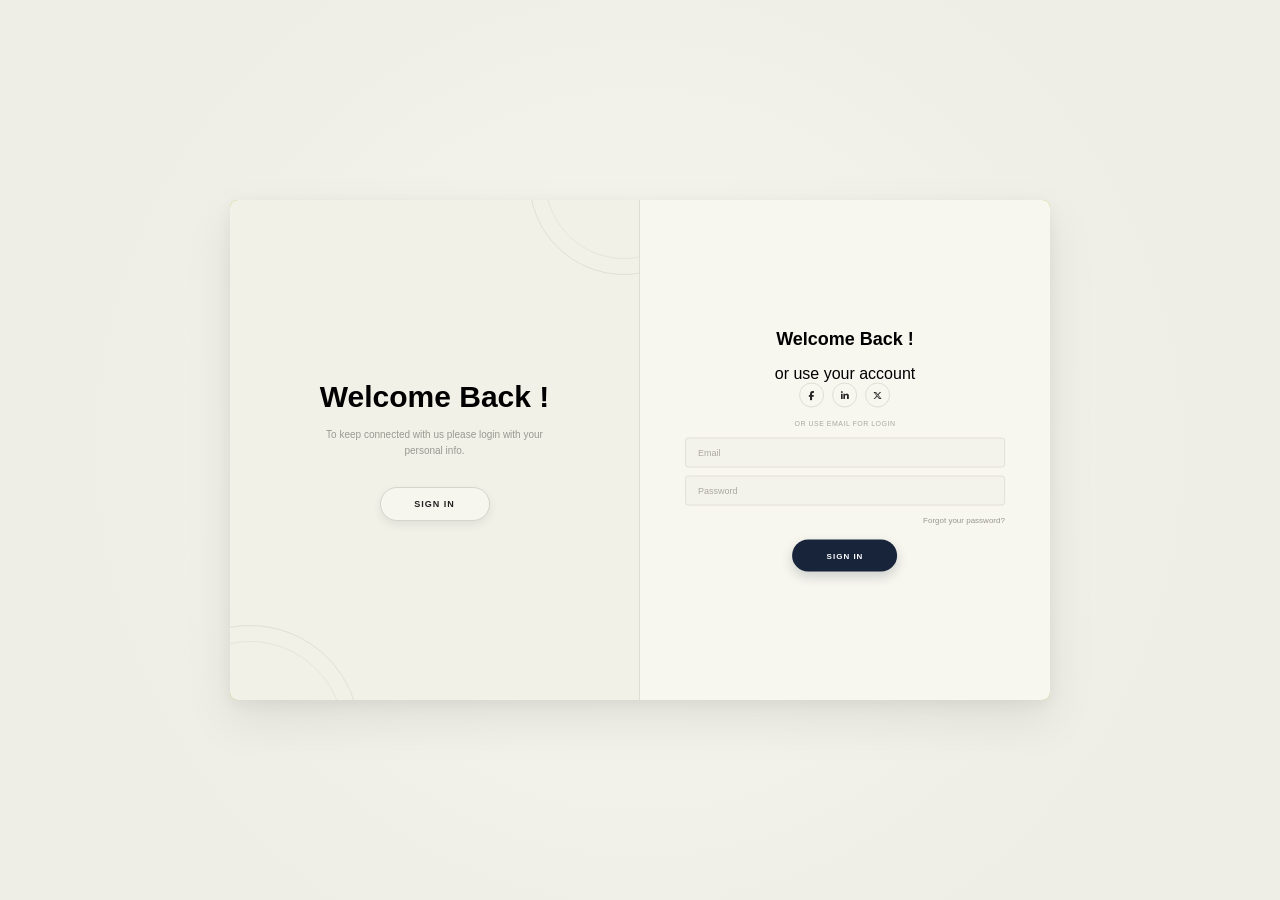
==== web/login register/Login.html @ 11d9beab "add login page" ====
<!doctype html>
<html lang="en">
  <head>
    <meta charset="UTF-8" />
    <meta name="viewport" content="width=device-width, initial-scale=1.0" />

    <title>Login & Register</title>

    <link
      rel="stylesheet"
      href="https://cdnjs.cloudflare.com/ajax/libs/font-awesome/6.4.2/css/all.min.css"
    />

    <link rel="stylesheet" href="Login.css" />
  </head>

  <body>
    <main class="page">
      <div class="auth-container" id="authContainer">
        <!-- ================= LEFT PANEL ================= -->

        <section class="welcome-panel">
          <div class="circle circle-top"></div>
          <div class="circle circle-bottom"></div>

          <div class="welcome-content">
            <h1 id="welcomeTitle">Welcome Back !</h1>

            <p id="welcomeText">
              To keep connected with us please login with your personal info.
            </p>

            <button class="switch-btn" id="switchBtn">SIGN IN</button>
          </div>
        </section>

        <!-- ================= FORM PANEL ================= -->

        <section class="form-panel">
          <!-- LOGIN -->

          <div class="form-box login-box">
            <h2>Welcome Back !</h2>

            <div class="social-text">or use your account</div>

            <div class="social-icons">
              <button>
                <i class="fa-brands fa-facebook-f"></i>
              </button>

              <button>
                <i class="fa-brands fa-linkedin-in"></i>
              </button>

              <button>
                <i class="fa-brands fa-x-twitter"></i>
              </button>
            </div>

            <p class="use-email">OR USE EMAIL FOR LOGIN</p>

            <form>
              <input type="email" placeholder="Email" />

              <input type="password" placeholder="Password" />

              <a href="#" class="forgot"> Forgot your password? </a>

              <button class="submit-btn">SIGN IN</button>
            </form>
          </div>

          <!-- REGISTER -->

          <div class="form-box register-box">
            <h2>Create Account</h2>

            <div class="social-icons">
              <button>
                <i class="fa-brands fa-facebook-f"></i>
              </button>

              <button>
                <i class="fa-brands fa-linkedin-in"></i>
              </button>

              <button>
                <i class="fa-brands fa-x-twitter"></i>
              </button>
            </div>

            <p class="use-email">OR USE EMAIL FOR REGISTRATION</p>

            <form>
              <input type="text" placeholder="Name" />

              <input type="email" placeholder="Email" />

              <input type="password" placeholder="Password" />

              <button class="submit-btn">SIGN UP</button>
            </form>
          </div>
        </section>
      </div>
    </main>

    <script src="Login.js"></script>
  </body>
</html>
---- web/login register/Login.css ----
* {
    margin: 0;
    padding: 0;
    box-sizing: border-box;
}

:root {
    --bg: #f3e1ab;
    --card: #A9C52F;
    --white: #A9C52F;
    --dark: #17243a;
    --text: #000000;
    --muted: #77766f;
    --line: #000000;
    --shadow: rgba(35, 38, 45, 0.28);
}


/* ================= BODY ================= */

body {
    width: 100%;
    height: 100vh;
    overflow: hidden;

    font-family: Arial, Helvetica, sans-serif;

    background:
        radial-gradient(
            circle at 50% 50%,
            #f8f7ef 0%,
            #eeeee6 70%
        );

    color: var(--text);
}


/* ================= MAIN ================= */

.page {
    width: 100%;
    height: 100vh;

    display: flex;
    justify-content: center;
    align-items: center;

    padding: 20px;
}


/* ================= AUTH CARD ================= */

.auth-container {
    position: relative;

    width: 820px;
    height: 500px;

    display: flex;

    overflow: hidden;

    border-radius: 8px;

    background: var(--card);

    box-shadow:
        0 20px 50px rgba(0, 0, 0, 0.08),
        0 5px 15px rgba(0, 0, 0, 0.05);

    transition: 0.8s ease;
}


/* ================= PANELS ================= */

.welcome-panel {
    position: relative;

    width: 50%;
    height: 100%;

    overflow: hidden;

    display: flex;
    justify-content: center;
    align-items: center;

    background: #f2f1e8;

    border-right: 1px solid #deded5;

    z-index: 3;

    transition: transform 0.8s cubic-bezier(.77,0,.18,1);
}


.form-panel {
    position: relative;

    width: 50%;
    height: 100%;

    overflow: hidden;

    background: #f7f6ef;

    transition: transform 0.8s cubic-bezier(.77,0,.18,1);
}


/* ================= WELCOME CONTENT ================= */

.welcome-content {
    width: 75%;

    text-align: center;

    position: relative;

    z-index: 5;
}

.welcome-content h1 {
    font-size: 30px;
    font-weight: 600;

    margin-bottom: 13px;
}

.welcome-content p {
    max-width: 250px;

    margin: 0 auto 28px;

    font-size: 10px;
    line-height: 1.6;

    color: #999991;
}


/* ================= SWITCH BUTTON ================= */

.switch-btn {
    width: 110px;
    height: 34px;

    border-radius: 30px;

    border: 1px solid #d5d5cc;

    background: #f7f6ee;

    color: #202020;

    font-size: 9px;
    font-weight: 700;

    letter-spacing: 1px;

    cursor: pointer;

    box-shadow:
        0 4px 10px rgba(0, 0, 0, 0.07);

    transition: 0.3s;
}

.switch-btn:hover {
    background: var(--dark);
    color: white;

    transform: translateY(-2px);
}


/* ================= DECORATIVE CIRCLES ================= */

.circle {
    position: absolute;

    border-radius: 50%;

    border: 1px solid rgba(190, 190, 180, 0.35);

    pointer-events: none;
}

.circle-top {
    width: 190px;
    height: 190px;

    top: -115px;
    right: -80px;
}

.circle-bottom {
    width: 220px;
    height: 220px;

    bottom: -145px;
    left: -90px;
}

.circle-top::after,
.circle-bottom::after {
    content: "";

    position: absolute;

    inset: 15px;

    border-radius: 50%;

    border: 1px solid rgba(190, 190, 180, 0.25);
}


/* ================= FORM BOX ================= */

.form-box {
    position: absolute;

    top: 50%;
    left: 50%;

    width: 78%;

    transform: translate(-50%, -50%);

    text-align: center;

    transition:
        opacity 0.45s ease,
        transform 0.7s ease;
}

.form-box h2 {
    font-size: 18px;

    font-weight: 600;

    margin-bottom: 15px;
}


/* ================= SOCIAL ================= */

.social-icons {
    display: flex;

    justify-content: center;

    gap: 8px;

    margin-bottom: 12px;
}

.social-icons button {
    width: 25px;
    height: 25px;

    border-radius: 50%;

    border: 1px solid #deded6;

    background: #f8f7ef;

    color: #252525;

    font-size: 9px;

    cursor: pointer;

    transition: 0.25s;
}

.social-icons button:hover {
    background: var(--dark);
    color: rgb(107, 159, 11);

    transform: translateY(-2px);
}


/* ================= SMALL TEXT ================= */

.use-email {
    font-size: 7px;

    color: #aaa9a0;

    letter-spacing: 0.5px;

    margin-bottom: 11px;
}


/* ================= INPUT ================= */

form {
    display: flex;

    flex-direction: column;

    align-items: center;
}

form input {
    width: 100%;

    height: 30px;

    margin-bottom: 8px;

    padding: 0 12px;

    border-radius: 3px;

    border: 1px solid #e1e0d8;

    outline: none;

    background: #f3f2eb;

    color: #222;

    font-size: 9px;

    transition: 0.25s;
}

form input:focus {
    border-color: #aaa9a0;

    background: #faf9f2;
}

form input::placeholder {
    color: #aaa9a0;
}


/* ================= FORGOT ================= */

.forgot {
    align-self: flex-end;

    margin: 2px 0 15px;

    color: #999890;

    font-size: 8px;

    text-decoration: none;
}

.forgot:hover {
    color: var(--dark);
}


/* ================= SUBMIT ================= */

.submit-btn {
    width: 105px;
    height: 32px;

    border: none;

    border-radius: 25px;

    background: var(--dark);

    color: white;

    font-size: 8px;

    font-weight: 700;

    letter-spacing: 1px;

    cursor: pointer;

    box-shadow:
        0 5px 12px rgba(23, 35, 51, 0.18);

    transition: 0.3s;
}

.submit-btn:hover {
    transform: translateY(-2px);

    box-shadow:
        0 8px 18px rgba(23, 35, 51, 0.25);
}


/* ================= INITIAL STATE ================= */

.login-box {
    opacity: 1;

    transform:
        translate(-50%, -50%)
        translateX(0);
}

.register-box {
    opacity: 0;

    pointer-events: none;

    transform:
        translate(-50%, -50%)
        translateX(100px);
}


/* ================= REGISTER STATE ================= */

.auth-container.register-active
.welcome-panel {
    transform: translateX(100%);
}

.auth-container.register-active
.form-panel {
    transform: translateX(-100%);
}


.auth-container.register-active
.login-box {
    opacity: 0;

    pointer-events: none;

    transform:
        translate(-50%, -50%)
        translateX(-100px);
}

.auth-container.register-active
.register-box {
    opacity: 1;

    pointer-events: auto;

    transform:
        translate(-50%, -50%)
        translateX(0);
}


/* ================= RESPONSIVE ================= */

@media (max-width: 850px) {

    .auth-container {
        width: 700px;
        height: 450px;
    }
}

@media (max-width: 650px) {

    body {
        overflow-y: auto;
    }

    .page {
        min-height: 100vh;

        height: auto;

        padding: 20px 10px;
    }

    .auth-container {
        width: 100%;
        max-width: 430px;

        height: 600px;
    }

    .welcome-panel {
        width: 42%;
    }

    .form-panel {
        width: 58%;
    }

    .welcome-content h1 {
        font-size: 17px;
    }

    .welcome-content p {
        font-size: 8px;
    }

    .form-box {
        width: 82%;
    }

    .form-box h2 {
        font-size: 16px;
    }

    .switch-btn {
        width: 90px;
    }
}
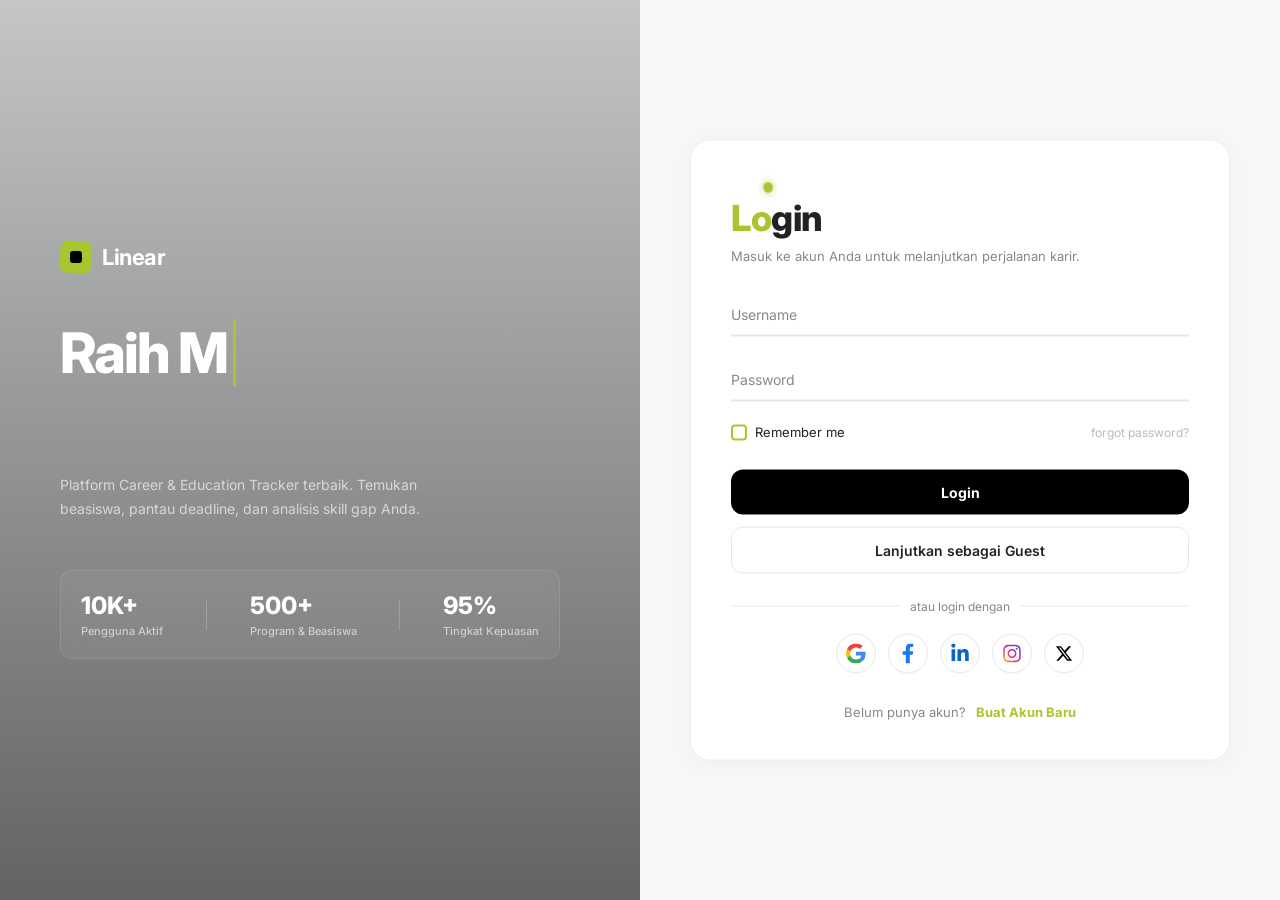
==== commit b9cbb1ee: "build login page" ====
--- a/web/login register/Login.html
+++ b/web/login register/Login.html
@@ -3,108 +3,169 @@
   <head>
     <meta charset="UTF-8" />
     <meta name="viewport" content="width=device-width, initial-scale=1.0" />
-
-    <title>Login & Register</title>
-
-    <link
-      rel="stylesheet"
-      href="https://cdnjs.cloudflare.com/ajax/libs/font-awesome/6.4.2/css/all.min.css"
-    />
-
+    <title>Login & Register - Linear</title>
+    <!-- Google Fonts: Inter -->
+    <link href="https://fonts.googleapis.com/css2?family=Inter:wght@300;400;500;600;700;800&display=swap" rel="stylesheet">
     <link rel="stylesheet" href="Login.css" />
   </head>
+  <body>
 
-  <body>
-    <main class="page">
-      <div class="auth-container" id="authContainer">
-        <!-- ================= LEFT PANEL ================= -->
+    <div class="split-container" id="authContainer">
 
-        <section class="welcome-panel">
-          <div class="circle circle-top"></div>
-          <div class="circle circle-bottom"></div>
+      <!-- ================= LEFT PANEL (50%) ================= -->
+      <div class="panel-left">
+        <video class="bg-video active" id="video1" src="video_toga.mp4" autoplay muted loop playsinline></video>
+        <video class="bg-video" id="video2" src="video_kerja.mp4" autoplay muted loop playsinline></video>
+        <div class="video-overlay"></div>
 
-          <div class="welcome-content">
-            <h1 id="welcomeTitle">Welcome Back !</h1>
+        <div class="left-content">
+          <div class="logo">
+            <div class="logo-icon"><div class="logo-inner"></div></div>
+            <span>Linear</span>
+          </div>
 
-            <p id="welcomeText">
-              To keep connected with us please login with your personal info.
-            </p>
+          <h1><span id="typingText"></span><span class="cursor">|</span></h1>
+          <p>Platform Career & Education Tracker terbaik. Temukan beasiswa, pantau deadline, dan analisis skill gap Anda.</p>
 
-            <button class="switch-btn" id="switchBtn">SIGN IN</button>
+          <div class="left-footer">
+            <div class="stat-row">
+              <div class="stat">
+                <strong>10K+</strong>
+                <span>Pengguna Aktif</span>
+              </div>
+              <div class="stat-divider"></div>
+              <div class="stat">
+                <strong>500+</strong>
+                <span>Program & Beasiswa</span>
+              </div>
+              <div class="stat-divider"></div>
+              <div class="stat">
+                <strong>95%</strong>
+                <span>Tingkat Kepuasan</span>
+              </div>
+            </div>
           </div>
-        </section>
+        </div>
+      </div>
 
-        <!-- ================= FORM PANEL ================= -->
+      <!-- ================= RIGHT PANEL (50%) ================= -->
+      <div class="panel-right">
 
-        <section class="form-panel">
-          <!-- LOGIN -->
+        <!-- ================= CARD LOGIN ================= -->
+        <div class="card card-login" id="cardLogin">
+          <div class="bounce-title" id="loginBounceTitle">
+            <div class="bounce-ball"></div>
+            <span class="bounce-letter">L</span><span class="bounce-letter">o</span><span class="bounce-letter">g</span><span class="bounce-letter">i</span><span class="bounce-letter">n</span>
+          </div>
+          <p class="card-desc">Masuk ke akun Anda untuk melanjutkan perjalanan karir.</p>
 
-          <div class="form-box login-box">
-            <h2>Welcome Back !</h2>
-
-            <div class="social-text">or use your account</div>
-
-            <div class="social-icons">
-              <button>
-                <i class="fa-brands fa-facebook-f"></i>
-              </button>
-
-              <button>
-                <i class="fa-brands fa-linkedin-in"></i>
-              </button>
-
-              <button>
-                <i class="fa-brands fa-x-twitter"></i>
-              </button>
+          <form>
+            <div class="input-group">
+              <input type="text" required placeholder=" " />
+              <label>Username</label>
+            </div>
+            <div class="input-group">
+              <input type="password" required placeholder=" " />
+              <label>Password</label>
             </div>
 
-            <p class="use-email">OR USE EMAIL FOR LOGIN</p>
+            <div class="form-row">
+              <label class="checkbox-wrap">
+                <input type="checkbox" />
+                <span class="check-box"></span>
+                Remember me
+              </label>
+              <a href="#" class="forgot">forgot password?</a>
+            </div>
 
-            <form>
-              <input type="email" placeholder="Email" />
+            <div class="button-group">
+              <button type="button" class="btn-primary">Login</button>
+              <button type="button" class="btn-guest">Lanjutkan sebagai Guest</button>
+            </div>
+          </form>
 
-              <input type="password" placeholder="Password" />
+          <div class="divider"><span>atau login dengan</span></div>
 
-              <a href="#" class="forgot"> Forgot your password? </a>
-
-              <button class="submit-btn">SIGN IN</button>
-            </form>
+          <!-- Original Brand SVGs -->
+          <div class="social-grid">
+            <button class="social-brand google">
+              <svg xmlns="http://www.w3.org/2000/svg" viewBox="0 0 48 48" width="20px" height="20px"><path fill="#EA4335" d="M24 9.5c3.54 0 6.71 1.22 9.21 3.6l6.85-6.85C35.9 2.38 30.47 0 24 0 14.62 0 6.51 5.38 2.56 13.22l7.98 6.19C12.43 13.7 17.74 9.5 24 9.5z"/><path fill="#4285F4" d="M46.98 24.55c0-1.57-.15-3.09-.38-4.55H24v9.02h12.94c-.58 2.96-2.26 5.48-4.78 7.18l7.73 6c4.51-4.18 7.09-10.36 7.09-17.65z"/><path fill="#FBBC05" d="M10.53 28.59c-.48-1.45-.76-2.99-.76-4.59s.27-3.14.76-4.59l-7.98-6.19C.92 16.46 0 20.12 0 24c0 3.88.92 7.54 2.56 10.78l7.97-6.19z"/><path fill="#34A853" d="M24 48c6.48 0 11.93-2.13 15.89-5.81l-7.73-6c-2.15 1.45-4.92 2.3-8.16 2.3-6.26 0-11.57-4.22-13.47-9.91l-7.98 6.19C6.51 42.62 14.62 48 24 48z"/></svg>
+            </button>
+            <button class="social-brand facebook">
+              <svg xmlns="http://www.w3.org/2000/svg" viewBox="0 0 320 512" width="20px" height="20px" fill="#1877F2"><path d="M279.14 288l14.22-92.66h-88.91v-60.13c0-25.35 12.42-50.06 52.24-50.06h40.42V6.26S260.43 0 225.36 0c-73.22 0-121.08 44.38-121.08 124.72v70.62H22.89V288h81.39v224h100.17V288z"/></svg>
+            </button>
+            <button class="social-brand linkedin">
+              <svg xmlns="http://www.w3.org/2000/svg" viewBox="0 0 448 512" width="20px" height="20px" fill="#0A66C2"><path d="M100.28 448H7.4V148.9h92.88zM53.79 108.1C24.09 108.1 0 83.5 0 53.8a53.79 53.79 0 0 1 107.58 0c0 29.7-24.1 54.3-53.79 54.3zM447.9 448h-92.68V302.4c0-34.7-.7-79.2-48.29-79.2-48.29 0-55.69 37.7-55.69 76.7V448h-92.78V148.9h89.08v40.8h1.3c12.4-23.5 42.69-48.3 87.88-48.3 94 0 111.28 61.9 111.28 142.3V448z"/></svg>
+            </button>
+            <button class="social-brand instagram">
+              <svg xmlns="http://www.w3.org/2000/svg" viewBox="0 0 448 512" width="20px" height="20px"><defs><linearGradient id="ig-grad" x1="0%" y1="100%" x2="100%" y2="0%"><stop offset="0%" stop-color="#FCCF0A"/><stop offset="25%" stop-color="#FD5949"/><stop offset="50%" stop-color="#D6249F"/><stop offset="100%" stop-color="#285AEB"/></linearGradient></defs><path fill="url(#ig-grad)" d="M224.1 141c-63.6 0-114.9 51.3-114.9 114.9s51.3 114.9 114.9 114.9S339 319.5 339 255.9 287.7 141 224.1 141zm0 189.6c-41.1 0-74.7-33.5-74.7-74.7s33.5-74.7 74.7-74.7 74.7 33.5 74.7 74.7-33.6 74.7-74.7 74.7zm146.4-194.3c0 14.9-12 26.8-26.8 26.8-14.9 0-26.8-12-26.8-26.8s12-26.8 26.8-26.8 26.8 12 26.8 26.8zm76.1 27.2c-1.7-35.9-9.9-67.7-36.2-93.9-26.2-26.2-58-34.4-93.9-36.2-37-2.1-147.9-2.1-184.9 0-35.8 1.7-67.6 9.9-93.9 36.1s-34.4 58-36.2 93.9c-2.1 37-2.1 147.9 0 184.9 1.7 35.9 9.9 67.7 36.2 93.9s58 34.4 93.9 36.2c37 2.1 147.9 2.1 184.9 0 35.9-1.7 67.7-9.9 93.9-36.2 26.2-26.2 34.4-58 36.2-93.9 2.1-37 2.1-147.8 0-184.8zM398.8 388c-7.8 19.6-22.9 34.7-42.6 42.6-29.5 11.7-99.5 9-132.1 9s-102.7 2.6-132.1-9c-19.6-7.8-34.7-22.9-42.6-42.6-11.7-29.5-9-99.5-9-132.1s-2.6-102.7 9-132.1c7.8-19.6 22.9-34.7 42.6-42.6 29.5-11.7 99.5-9 132.1-9s102.7-2.6 132.1 9c19.6 7.8 34.7 22.9 42.6 42.6 11.7 29.5 9 99.5 9 132.1s2.7 102.7-9 132.1z"/></svg>
+            </button>
+            <button class="social-brand twitter">
+              <svg xmlns="http://www.w3.org/2000/svg" viewBox="0 0 512 512" width="18px" height="18px" fill="#000000"><path d="M389.2 48h70.6L305.6 224.2 487 464H345L233.7 318.6 106.5 464H35.8L200.7 275.5 26.8 48H172.4L272.9 180.9 389.2 48zM364.4 421.8h39.1L151.1 88h-42L364.4 421.8z"/></svg>
+            </button>
           </div>
 
-          <!-- REGISTER -->
+          <!-- Swap Section to Register -->
+          <div class="swap-section">
+            <span>Belum punya akun?</span>
+            <button class="btn-swap" id="btnOpenRegister">Buat Akun Baru</button>
+          </div>
+        </div>
 
-          <div class="form-box register-box">
-            <h2>Create Account</h2>
+        <!-- ================= CARD REGISTER ================= -->
+        <!-- Note: We add the "hidden-card" class by default so it's not visible initially -->
+        <div class="card card-register hidden-card" id="cardRegister">
+          <div class="bounce-title" id="registerBounceTitle">
+            <div class="bounce-ball"></div>
+            <span class="bounce-letter">R</span><span class="bounce-letter">e</span><span class="bounce-letter">g</span><span class="bounce-letter">i</span><span class="bounce-letter">s</span><span class="bounce-letter">t</span><span class="bounce-letter">e</span><span class="bounce-letter">r</span>
+          </div>
+          <p class="card-desc">Buat akun untuk mulai memetakan jalur karir Anda.</p>
 
-            <div class="social-icons">
-              <button>
-                <i class="fa-brands fa-facebook-f"></i>
-              </button>
+          <form>
+            <div class="input-group">
+              <input type="text" required placeholder=" " />
+              <label>Full Name</label>
+            </div>
+            <div class="input-group">
+              <input type="email" required placeholder=" " />
+              <label>Email</label>
+            </div>
+            <div class="input-group">
+              <input type="password" required placeholder=" " />
+              <label>Password</label>
+            </div>
+            <button type="button" class="btn-primary">Register</button>
+          </form>
 
-              <button>
-                <i class="fa-brands fa-linkedin-in"></i>
-              </button>
+          <div class="divider"><span>atau register dengan</span></div>
 
-              <button>
-                <i class="fa-brands fa-x-twitter"></i>
-              </button>
-            </div>
+          <div class="social-grid">
+            <button class="social-brand google">
+              <svg xmlns="http://www.w3.org/2000/svg" viewBox="0 0 48 48" width="20px" height="20px"><path fill="#EA4335" d="M24 9.5c3.54 0 6.71 1.22 9.21 3.6l6.85-6.85C35.9 2.38 30.47 0 24 0 14.62 0 6.51 5.38 2.56 13.22l7.98 6.19C12.43 13.7 17.74 9.5 24 9.5z"/><path fill="#4285F4" d="M46.98 24.55c0-1.57-.15-3.09-.38-4.55H24v9.02h12.94c-.58 2.96-2.26 5.48-4.78 7.18l7.73 6c4.51-4.18 7.09-10.36 7.09-17.65z"/><path fill="#FBBC05" d="M10.53 28.59c-.48-1.45-.76-2.99-.76-4.59s.27-3.14.76-4.59l-7.98-6.19C.92 16.46 0 20.12 0 24c0 3.88.92 7.54 2.56 10.78l7.97-6.19z"/><path fill="#34A853" d="M24 48c6.48 0 11.93-2.13 15.89-5.81l-7.73-6c-2.15 1.45-4.92 2.3-8.16 2.3-6.26 0-11.57-4.22-13.47-9.91l-7.98 6.19C6.51 42.62 14.62 48 24 48z"/></svg>
+            </button>
+            <button class="social-brand facebook">
+              <svg xmlns="http://www.w3.org/2000/svg" viewBox="0 0 320 512" width="20px" height="20px" fill="#1877F2"><path d="M279.14 288l14.22-92.66h-88.91v-60.13c0-25.35 12.42-50.06 52.24-50.06h40.42V6.26S260.43 0 225.36 0c-73.22 0-121.08 44.38-121.08 124.72v70.62H22.89V288h81.39v224h100.17V288z"/></svg>
+            </button>
+            <button class="social-brand linkedin">
+              <svg xmlns="http://www.w3.org/2000/svg" viewBox="0 0 448 512" width="20px" height="20px" fill="#0A66C2"><path d="M100.28 448H7.4V148.9h92.88zM53.79 108.1C24.09 108.1 0 83.5 0 53.8a53.79 53.79 0 0 1 107.58 0c0 29.7-24.1 54.3-53.79 54.3zM447.9 448h-92.68V302.4c0-34.7-.7-79.2-48.29-79.2-48.29 0-55.69 37.7-55.69 76.7V448h-92.78V148.9h89.08v40.8h1.3c12.4-23.5 42.69-48.3 87.88-48.3 94 0 111.28 61.9 111.28 142.3V448z"/></svg>
+            </button>
+            <button class="social-brand instagram">
+              <svg xmlns="http://www.w3.org/2000/svg" viewBox="0 0 448 512" width="20px" height="20px"><defs><linearGradient id="ig-grad" x1="0%" y1="100%" x2="100%" y2="0%"><stop offset="0%" stop-color="#FCCF0A"/><stop offset="25%" stop-color="#FD5949"/><stop offset="50%" stop-color="#D6249F"/><stop offset="100%" stop-color="#285AEB"/></linearGradient></defs><path fill="url(#ig-grad)" d="M224.1 141c-63.6 0-114.9 51.3-114.9 114.9s51.3 114.9 114.9 114.9S339 319.5 339 255.9 287.7 141 224.1 141zm0 189.6c-41.1 0-74.7-33.5-74.7-74.7s33.5-74.7 74.7-74.7 74.7 33.5 74.7 74.7-33.6 74.7-74.7 74.7zm146.4-194.3c0 14.9-12 26.8-26.8 26.8-14.9 0-26.8-12-26.8-26.8s12-26.8 26.8-26.8 26.8 12 26.8 26.8zm76.1 27.2c-1.7-35.9-9.9-67.7-36.2-93.9-26.2-26.2-58-34.4-93.9-36.2-37-2.1-147.9-2.1-184.9 0-35.8 1.7-67.6 9.9-93.9 36.1s-34.4 58-36.2 93.9c-2.1 37-2.1 147.9 0 184.9 1.7 35.9 9.9 67.7 36.2 93.9s58 34.4 93.9 36.2c37 2.1 147.9 2.1 184.9 0 35.9-1.7 67.7-9.9 93.9-36.2 26.2-26.2 34.4-58 36.2-93.9 2.1-37 2.1-147.8 0-184.8zM398.8 388c-7.8 19.6-22.9 34.7-42.6 42.6-29.5 11.7-99.5 9-132.1 9s-102.7 2.6-132.1-9c-19.6-7.8-34.7-22.9-42.6-42.6-11.7-29.5-9-99.5-9-132.1s-2.6-102.7 9-132.1c7.8-19.6 22.9-34.7 42.6-42.6 29.5-11.7 99.5-9 132.1-9s102.7-2.6 132.1 9c19.6 7.8 34.7 22.9 42.6 42.6 11.7 29.5 9 99.5 9 132.1s2.7 102.7-9 132.1z"/></svg>
+            </button>
+            <button class="social-brand twitter">
+              <svg xmlns="http://www.w3.org/2000/svg" viewBox="0 0 512 512" width="18px" height="18px" fill="#000000"><path d="M389.2 48h70.6L305.6 224.2 487 464H345L233.7 318.6 106.5 464H35.8L200.7 275.5 26.8 48H172.4L272.9 180.9 389.2 48zM364.4 421.8h39.1L151.1 88h-42L364.4 421.8z"/></svg>
+            </button>
+          </div>
 
-            <p class="use-email">OR USE EMAIL FOR REGISTRATION</p>
+          <!-- Swap Section to Login -->
+          <div class="swap-section">
+            <span>Sudah punya akun?</span>
+            <button class="btn-swap" id="btnBackToLogin">Ke Login</button>
+          </div>
+        </div>
 
-            <form>
-              <input type="text" placeholder="Name" />
-
-              <input type="email" placeholder="Email" />
-
-              <input type="password" placeholder="Password" />
-
-              <button class="submit-btn">SIGN UP</button>
-            </form>
-          </div>
-        </section>
       </div>
-    </main>
+    </div>
 
     <script src="Login.js"></script>
   </body>
--- a/web/login register/Login.css
+++ b/web/login register/Login.css
@@ -1,518 +1,465 @@
 * {
-    margin: 0;
-    padding: 0;
-    box-sizing: border-box;
+  margin: 0;
+  padding: 0;
+  box-sizing: border-box;
 }
 
 :root {
-    --bg: #f3e1ab;
-    --card: #A9C52F;
-    --white: #A9C52F;
-    --dark: #17243a;
-    --text: #000000;
-    --muted: #77766f;
-    --line: #000000;
-    --shadow: rgba(35, 38, 45, 0.28);
-}
-
-
-/* ================= BODY ================= */
+  --brand-green: #A9C52F;
+  --brand-black: #000000;
+  --brand-white: #FFFFFF;
+  --brand-light: #F5F7F8;
+  --text-main: #222222;
+  --text-muted: #888888;
+}
 
 body {
+  width: 100%;
+  height: 100vh;
+  overflow: hidden;
+  font-family: 'Inter', sans-serif;
+  background: var(--brand-light);
+}
+
+/* ================= SPLIT CONTAINER ================= */
+.split-container {
+  display: flex;
+  width: 100%;
+  height: 100vh;
+}
+
+/* ================= LEFT PANEL (50%) ================= */
+.panel-left {
+  width: 50%;
+  height: 100%;
+  position: relative;
+  display: flex;
+  flex-direction: column;
+  justify-content: center;
+  padding: 60px;
+  overflow: hidden;
+}
+
+.bg-video {
+  position: absolute;
+  inset: 0;
+  width: 100%;
+  height: 100%;
+  object-fit: cover;
+  filter: blur(4px) brightness(0.3);
+  z-index: 0;
+  opacity: 0;
+  transition: opacity 1.2s ease-in-out;
+}
+.bg-video.active {
+  opacity: 1;
+}
+
+.video-overlay {
+  position: absolute;
+  inset: 0;
+  background: linear-gradient(180deg, rgba(0,0,0,0.2) 0%, rgba(0,0,0,0.6) 100%);
+  z-index: 1;
+}
+
+.left-content {
+  position: relative;
+  z-index: 2;
+  max-width: 500px;
+}
+
+.logo {
+  display: flex;
+  align-items: center;
+  gap: 10px;
+  margin-bottom: 50px;
+}
+.logo-icon {
+  width: 32px; height: 32px;
+  background: var(--brand-green);
+  border-radius: 8px;
+  display: flex;
+  align-items: center;
+  justify-content: center;
+  transform: rotate(3deg);
+}
+.logo-inner {
+  width: 12px; height: 12px;
+  background: var(--brand-black);
+  border-radius: 3px;
+  transform: rotate(-3deg);
+}
+.logo span {
+  font-size: 22px;
+  font-weight: 700;
+  color: var(--brand-white);
+  letter-spacing: -0.5px;
+}
+
+.left-content h1 {
+  font-size: 56px;
+  font-weight: 800;
+  color: var(--brand-white);
+  line-height: 1.1;
+  letter-spacing: -2px;
+  margin-bottom: 20px;
+  min-height: 130px;
+}
+.cursor {
+  font-weight: 300;
+  color: var(--brand-green);
+  animation: blink 0.8s steps(1) infinite;
+}
+@keyframes blink {
+  0%, 50% { opacity: 1; }
+  51%, 100% { opacity: 0; }
+}
+
+.left-content p {
+  color: rgba(255,255,255,0.65);
+  font-size: 14px;
+  line-height: 1.7;
+  margin-bottom: 50px;
+  max-width: 400px;
+}
+
+.left-footer {
+  margin-top: auto;
+  background: rgba(255, 255, 255, 0.05);
+  border: 1px solid rgba(255, 255, 255, 0.1);
+  border-radius: 12px;
+  padding: 20px;
+  backdrop-filter: blur(10px);
+}
+.stat-row {
+  display: flex;
+  align-items: center;
+  justify-content: space-between;
+}
+.stat {
+  display: flex;
+  flex-direction: column;
+  gap: 4px;
+}
+.stat strong {
+  color: var(--brand-white);
+  font-size: 24px;
+  font-weight: 800;
+}
+.stat span {
+  color: rgba(255, 255, 255, 0.6);
+  font-size: 11px;
+  font-weight: 500;
+}
+.stat-divider {
+  width: 1px;
+  height: 30px;
+  background: rgba(255, 255, 255, 0.2);
+}
+
+/* ================= RIGHT PANEL (50%) ================= */
+.panel-right {
+  width: 50%;
+  height: 100%;
+  background: var(--brand-light);
+  display: flex;
+  flex-direction: column;
+  justify-content: center;
+  padding: 30px 50px;
+  position: relative;
+  overflow-y: auto;
+}
+
+/* Base Card Style */
+.card {
+  width: 100%;
+  background: var(--brand-white);
+  border-radius: 20px;
+  padding: 40px;
+  border: 1px solid rgba(0,0,0,0.06);
+  box-shadow: 0 4px 20px rgba(0,0,0,0.03);
+  transition: opacity 0.3s ease, transform 0.3s ease;
+  
+  /* Absolute position to overlap them perfectly */
+  position: absolute;
+  top: 50%;
+  left: 50px;
+  right: 50px;
+  transform: translateY(-50%);
+  width: calc(100% - 100px);
+}
+
+.card.hidden-card {
+  opacity: 0;
+  pointer-events: none;
+  transform: translateY(-48%) scale(0.98);
+}
+
+/* Bouncing Title */
+.bounce-title {
+  position: relative;
+  font-size: 36px;
+  font-weight: 800;
+  color: var(--text-main);
+  letter-spacing: -0.5px;
+  margin-bottom: 8px;
+  display: flex;
+  padding-top: 15px;
+}
+.bounce-letter {
+  transition: color 0.3s ease;
+  display: inline-block;
+}
+.bounce-letter.active {
+  color: var(--brand-green);
+}
+.bounce-ball {
+  position: absolute;
+  width: 10px;
+  height: 10px;
+  background-color: var(--brand-green);
+  border-radius: 50%;
+  top: 0;
+  left: 0;
+  opacity: 0;
+  pointer-events: none;
+  box-shadow: 0 0 8px rgba(169, 197, 47, 0.8);
+}
+
+.card-desc {
+  font-size: 13px;
+  color: var(--text-muted);
+  margin-bottom: 30px;
+}
+
+/* Inputs */
+.input-group {
+  position: relative;
+  margin-bottom: 22px;
+}
+.input-group input {
+  width: 100%;
+  border: none;
+  border-bottom: 2px solid #E5E7EB;
+  padding: 12px 0;
+  font-size: 14px;
+  color: var(--text-main);
+  background: transparent;
+  outline: none;
+  transition: 0.3s;
+  font-family: 'Inter', sans-serif;
+}
+.input-group label {
+  position: absolute;
+  top: 12px; left: 0;
+  color: var(--text-muted);
+  font-size: 14px;
+  pointer-events: none;
+  transition: 0.3s ease all;
+}
+.input-group input:focus {
+  border-bottom-color: var(--brand-green);
+}
+.input-group input:focus ~ label,
+.input-group input:not(:placeholder-shown) ~ label {
+  top: -10px;
+  font-size: 11px;
+  color: var(--brand-green);
+  font-weight: 600;
+}
+
+.form-row {
+  display: flex;
+  justify-content: space-between;
+  align-items: center;
+  margin: 10px 0 30px;
+}
+
+.checkbox-wrap {
+  display: flex;
+  align-items: center;
+  gap: 8px;
+  font-size: 13px;
+  color: var(--text-main);
+  cursor: pointer;
+  position: relative;
+  padding-left: 24px;
+}
+.checkbox-wrap input { 
+  position: absolute; opacity: 0; 
+  width: 0; height: 0;
+}
+.check-box {
+  position: absolute;
+  left: 0; top: 1px;
+  width: 16px; height: 16px;
+  border: 2px solid var(--brand-green);
+  border-radius: 4px;
+}
+.checkbox-wrap input:checked ~ .check-box {
+  background: var(--brand-green);
+}
+.checkbox-wrap input:checked ~ .check-box::after {
+  content: "";
+  position: absolute;
+  left: 4px; top: 1px;
+  width: 4px; height: 8px;
+  border: solid white;
+  border-width: 0 2px 2px 0;
+  transform: rotate(45deg);
+}
+
+.forgot {
+  font-size: 12px;
+  color: #bbb;
+  text-decoration: none;
+  transition: 0.2s;
+}
+.forgot:hover { color: var(--brand-green); }
+
+.btn-primary {
+  width: 100%;
+  padding: 14px;
+  border: none;
+  border-radius: 12px;
+  background: var(--brand-black);
+  color: var(--brand-white);
+  font-size: 14px;
+  font-weight: 700;
+  cursor: pointer;
+  font-family: 'Inter', sans-serif;
+  transition: 0.3s;
+}
+.btn-primary:hover {
+  background: var(--brand-green);
+  color: var(--brand-black);
+  transform: translateY(-2px);
+  box-shadow: 0 8px 20px rgba(169,197,47,0.3);
+}
+
+.button-group {
+  display: flex;
+  flex-direction: column;
+  gap: 12px;
+}
+
+.btn-guest {
+  width: 100%;
+  padding: 14px;
+  border: 1px solid #E5E7EB;
+  border-radius: 12px;
+  background: transparent;
+  color: var(--text-main);
+  font-size: 14px;
+  font-weight: 600;
+  cursor: pointer;
+  font-family: 'Inter', sans-serif;
+  transition: 0.2s;
+}
+.btn-guest:hover {
+  background: #F9FAFB;
+  border-color: #D1D5DB;
+}
+
+.divider {
+  display: flex;
+  align-items: center;
+  text-align: center;
+  margin: 25px 0 20px;
+}
+.divider::before,
+.divider::after {
+  content: '';
+  flex: 1;
+  border-bottom: 1px solid #E5E7EB;
+}
+.divider span {
+  padding: 0 10px;
+  color: var(--text-muted);
+  font-size: 12px;
+}
+
+/* Social Grid (SVGs) */
+.social-grid {
+  display: flex;
+  justify-content: center;
+  gap: 12px;
+}
+.social-brand {
+  width: 40px;
+  height: 40px;
+  border-radius: 50%;
+  border: 1px solid #E5E7EB;
+  background: var(--brand-white);
+  display: flex;
+  align-items: center;
+  justify-content: center;
+  cursor: pointer;
+  transition: 0.2s;
+}
+.social-brand:hover {
+  transform: translateY(-4px) scale(1.1);
+  box-shadow: 0 8px 20px rgba(0,0,0,0.12);
+  background: #FFFFFF;
+  z-index: 1;
+  border-color: transparent;
+}
+
+/* Swap Section (Same for Login & Register) */
+.swap-section {
+  display: flex;
+  justify-content: center;
+  align-items: center;
+  gap: 10px;
+  margin-top: 30px;
+}
+.swap-section span {
+  font-size: 13px;
+  color: var(--text-muted);
+}
+.btn-swap {
+  background: none;
+  border: none;
+  color: var(--brand-green);
+  font-size: 13px;
+  font-weight: 700;
+  cursor: pointer;
+  font-family: 'Inter', sans-serif;
+  transition: 0.2s;
+}
+.btn-swap:hover {
+  text-decoration: underline;
+}
+
+/* ================= RESPONSIVE ================= */
+@media (max-width: 768px) {
+  .split-container {
+    flex-direction: column;
+  }
+  .panel-left {
     width: 100%;
-    height: 100vh;
-    overflow: hidden;
-
-    font-family: Arial, Helvetica, sans-serif;
-
-    background:
-        radial-gradient(
-            circle at 50% 50%,
-            #f8f7ef 0%,
-            #eeeee6 70%
-        );
-
-    color: var(--text);
-}
-
-
-/* ================= MAIN ================= */
-
-.page {
+    height: 40vh;
+    padding: 30px;
+  }
+  .left-content h1 {
+    font-size: 36px;
+    min-height: 90px;
+  }
+  .panel-right {
     width: 100%;
-    height: 100vh;
-
-    display: flex;
-    justify-content: center;
-    align-items: center;
-
+    height: 60vh;
     padding: 20px;
-}
-
-
-/* ================= AUTH CARD ================= */
-
-.auth-container {
-    position: relative;
-
-    width: 820px;
-    height: 500px;
-
-    display: flex;
-
-    overflow: hidden;
-
-    border-radius: 8px;
-
-    background: var(--card);
-
-    box-shadow:
-        0 20px 50px rgba(0, 0, 0, 0.08),
-        0 5px 15px rgba(0, 0, 0, 0.05);
-
-    transition: 0.8s ease;
-}
-
-
-/* ================= PANELS ================= */
-
-.welcome-panel {
-    position: relative;
-
-    width: 50%;
+  }
+  .card {
+    position: static;
+    transform: none;
+    width: 100%;
     height: 100%;
-
-    overflow: hidden;
-
-    display: flex;
-    justify-content: center;
-    align-items: center;
-
-    background: #f2f1e8;
-
-    border-right: 1px solid #deded5;
-
-    z-index: 3;
-
-    transition: transform 0.8s cubic-bezier(.77,0,.18,1);
-}
-
-
-.form-panel {
-    position: relative;
-
-    width: 50%;
-    height: 100%;
-
-    overflow: hidden;
-
-    background: #f7f6ef;
-
-    transition: transform 0.8s cubic-bezier(.77,0,.18,1);
-}
-
-
-/* ================= WELCOME CONTENT ================= */
-
-.welcome-content {
-    width: 75%;
-
-    text-align: center;
-
-    position: relative;
-
-    z-index: 5;
-}
-
-.welcome-content h1 {
-    font-size: 30px;
-    font-weight: 600;
-
-    margin-bottom: 13px;
-}
-
-.welcome-content p {
-    max-width: 250px;
-
-    margin: 0 auto 28px;
-
-    font-size: 10px;
-    line-height: 1.6;
-
-    color: #999991;
-}
-
-
-/* ================= SWITCH BUTTON ================= */
-
-.switch-btn {
-    width: 110px;
-    height: 34px;
-
-    border-radius: 30px;
-
-    border: 1px solid #d5d5cc;
-
-    background: #f7f6ee;
-
-    color: #202020;
-
-    font-size: 9px;
-    font-weight: 700;
-
-    letter-spacing: 1px;
-
-    cursor: pointer;
-
-    box-shadow:
-        0 4px 10px rgba(0, 0, 0, 0.07);
-
-    transition: 0.3s;
-}
-
-.switch-btn:hover {
-    background: var(--dark);
-    color: white;
-
-    transform: translateY(-2px);
-}
-
-
-/* ================= DECORATIVE CIRCLES ================= */
-
-.circle {
-    position: absolute;
-
-    border-radius: 50%;
-
-    border: 1px solid rgba(190, 190, 180, 0.35);
-
-    pointer-events: none;
-}
-
-.circle-top {
-    width: 190px;
-    height: 190px;
-
-    top: -115px;
-    right: -80px;
-}
-
-.circle-bottom {
-    width: 220px;
-    height: 220px;
-
-    bottom: -145px;
-    left: -90px;
-}
-
-.circle-top::after,
-.circle-bottom::after {
-    content: "";
-
-    position: absolute;
-
-    inset: 15px;
-
-    border-radius: 50%;
-
-    border: 1px solid rgba(190, 190, 180, 0.25);
-}
-
-
-/* ================= FORM BOX ================= */
-
-.form-box {
-    position: absolute;
-
-    top: 50%;
-    left: 50%;
-
-    width: 78%;
-
-    transform: translate(-50%, -50%);
-
-    text-align: center;
-
-    transition:
-        opacity 0.45s ease,
-        transform 0.7s ease;
-}
-
-.form-box h2 {
-    font-size: 18px;
-
-    font-weight: 600;
-
-    margin-bottom: 15px;
-}
-
-
-/* ================= SOCIAL ================= */
-
-.social-icons {
-    display: flex;
-
-    justify-content: center;
-
-    gap: 8px;
-
-    margin-bottom: 12px;
-}
-
-.social-icons button {
-    width: 25px;
-    height: 25px;
-
-    border-radius: 50%;
-
-    border: 1px solid #deded6;
-
-    background: #f8f7ef;
-
-    color: #252525;
-
-    font-size: 9px;
-
-    cursor: pointer;
-
-    transition: 0.25s;
-}
-
-.social-icons button:hover {
-    background: var(--dark);
-    color: rgb(107, 159, 11);
-
-    transform: translateY(-2px);
-}
-
-
-/* ================= SMALL TEXT ================= */
-
-.use-email {
-    font-size: 7px;
-
-    color: #aaa9a0;
-
-    letter-spacing: 0.5px;
-
-    margin-bottom: 11px;
-}
-
-
-/* ================= INPUT ================= */
-
-form {
-    display: flex;
-
-    flex-direction: column;
-
-    align-items: center;
-}
-
-form input {
-    width: 100%;
-
-    height: 30px;
-
-    margin-bottom: 8px;
-
-    padding: 0 12px;
-
-    border-radius: 3px;
-
-    border: 1px solid #e1e0d8;
-
-    outline: none;
-
-    background: #f3f2eb;
-
-    color: #222;
-
-    font-size: 9px;
-
-    transition: 0.25s;
-}
-
-form input:focus {
-    border-color: #aaa9a0;
-
-    background: #faf9f2;
-}
-
-form input::placeholder {
-    color: #aaa9a0;
-}
-
-
-/* ================= FORGOT ================= */
-
-.forgot {
-    align-self: flex-end;
-
-    margin: 2px 0 15px;
-
-    color: #999890;
-
-    font-size: 8px;
-
-    text-decoration: none;
-}
-
-.forgot:hover {
-    color: var(--dark);
-}
-
-
-/* ================= SUBMIT ================= */
-
-.submit-btn {
-    width: 105px;
-    height: 32px;
-
-    border: none;
-
-    border-radius: 25px;
-
-    background: var(--dark);
-
-    color: white;
-
-    font-size: 8px;
-
-    font-weight: 700;
-
-    letter-spacing: 1px;
-
-    cursor: pointer;
-
-    box-shadow:
-        0 5px 12px rgba(23, 35, 51, 0.18);
-
-    transition: 0.3s;
-}
-
-.submit-btn:hover {
-    transform: translateY(-2px);
-
-    box-shadow:
-        0 8px 18px rgba(23, 35, 51, 0.25);
-}
-
-
-/* ================= INITIAL STATE ================= */
-
-.login-box {
-    opacity: 1;
-
-    transform:
-        translate(-50%, -50%)
-        translateX(0);
-}
-
-.register-box {
-    opacity: 0;
-
-    pointer-events: none;
-
-    transform:
-        translate(-50%, -50%)
-        translateX(100px);
-}
-
-
-/* ================= REGISTER STATE ================= */
-
-.auth-container.register-active
-.welcome-panel {
-    transform: translateX(100%);
-}
-
-.auth-container.register-active
-.form-panel {
-    transform: translateX(-100%);
-}
-
-
-.auth-container.register-active
-.login-box {
-    opacity: 0;
-
-    pointer-events: none;
-
-    transform:
-        translate(-50%, -50%)
-        translateX(-100px);
-}
-
-.auth-container.register-active
-.register-box {
-    opacity: 1;
-
-    pointer-events: auto;
-
-    transform:
-        translate(-50%, -50%)
-        translateX(0);
-}
-
-
-/* ================= RESPONSIVE ================= */
-
-@media (max-width: 850px) {
-
-    .auth-container {
-        width: 700px;
-        height: 450px;
-    }
-}
-
-@media (max-width: 650px) {
-
-    body {
-        overflow-y: auto;
-    }
-
-    .page {
-        min-height: 100vh;
-
-        height: auto;
-
-        padding: 20px 10px;
-    }
-
-    .auth-container {
-        width: 100%;
-        max-width: 430px;
-
-        height: 600px;
-    }
-
-    .welcome-panel {
-        width: 42%;
-    }
-
-    .form-panel {
-        width: 58%;
-    }
-
-    .welcome-content h1 {
-        font-size: 17px;
-    }
-
-    .welcome-content p {
-        font-size: 8px;
-    }
-
-    .form-box {
-        width: 82%;
-    }
-
-    .form-box h2 {
-        font-size: 16px;
-    }
-
-    .switch-btn {
-        width: 90px;
-    }
-}+  }
+  .card.hidden-card {
+    display: none;
+  }
+  .left-footer {
+     display: none;
+  }
+}
